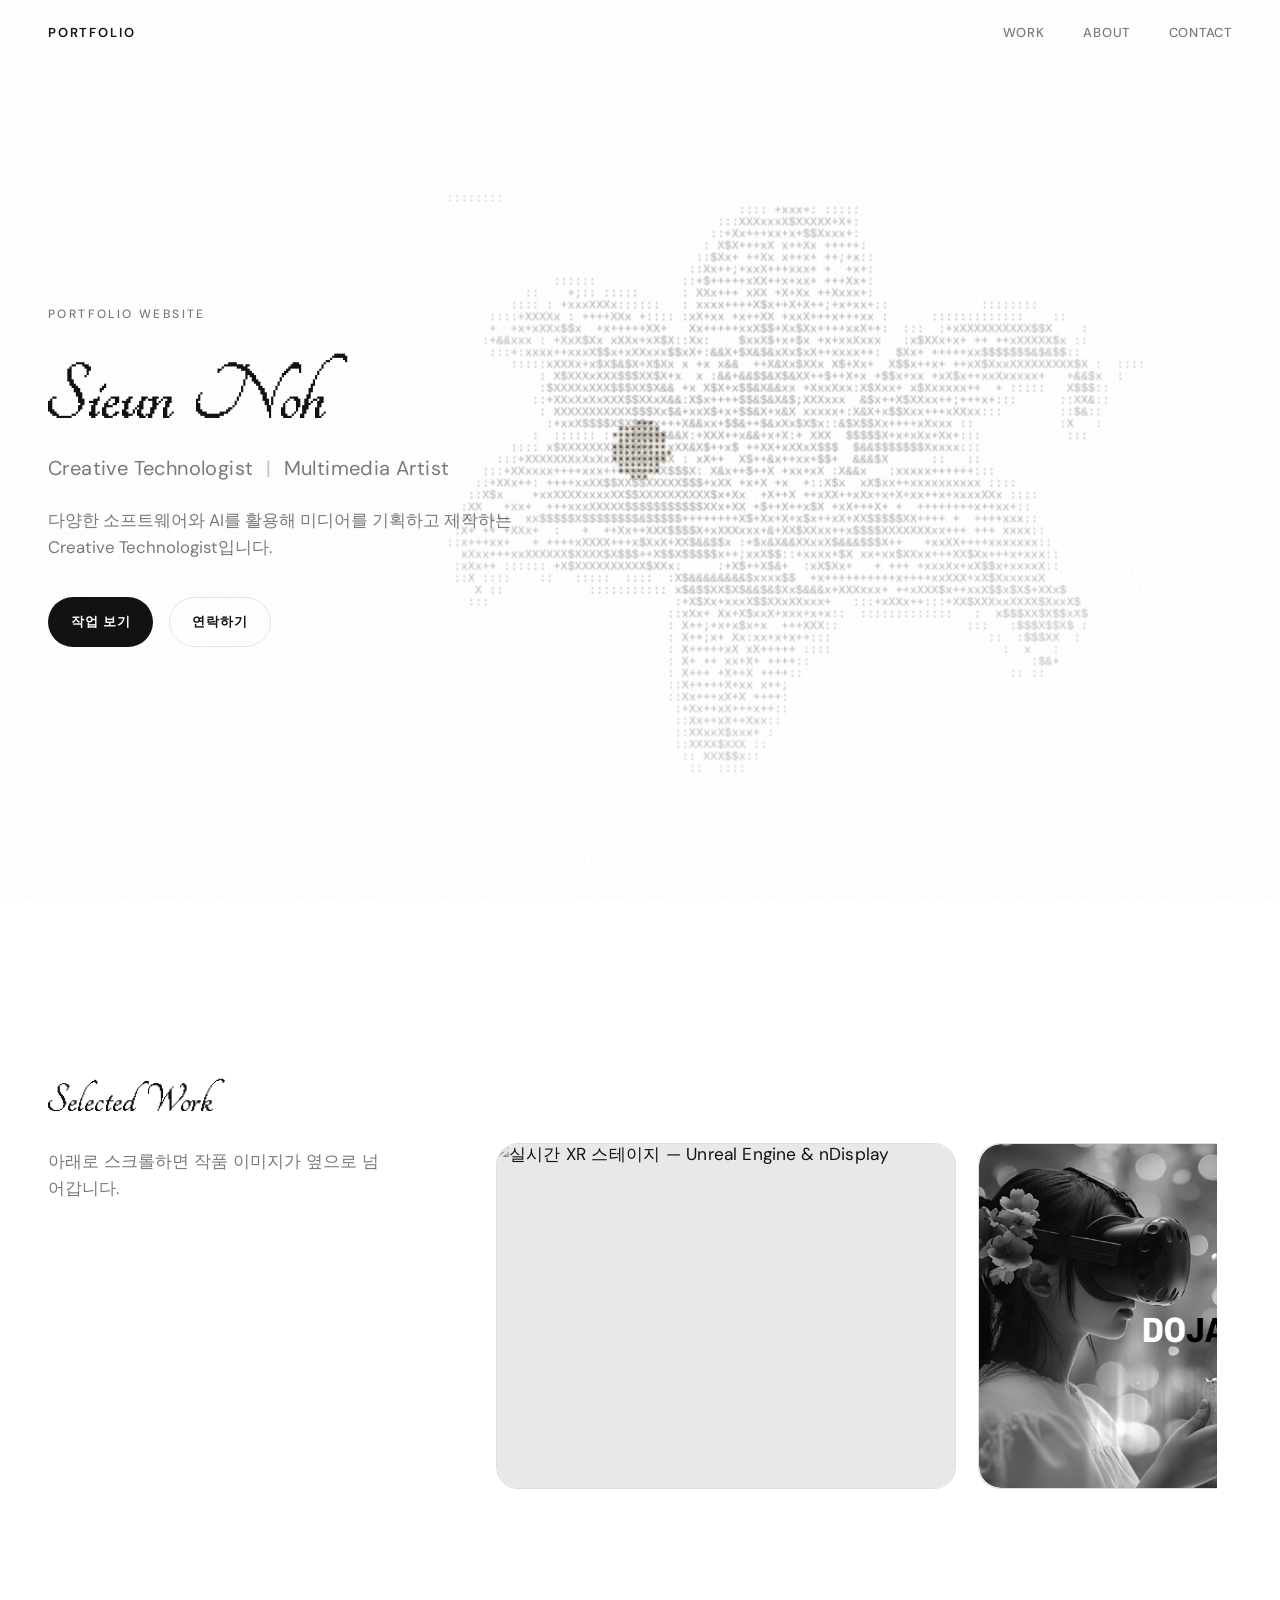
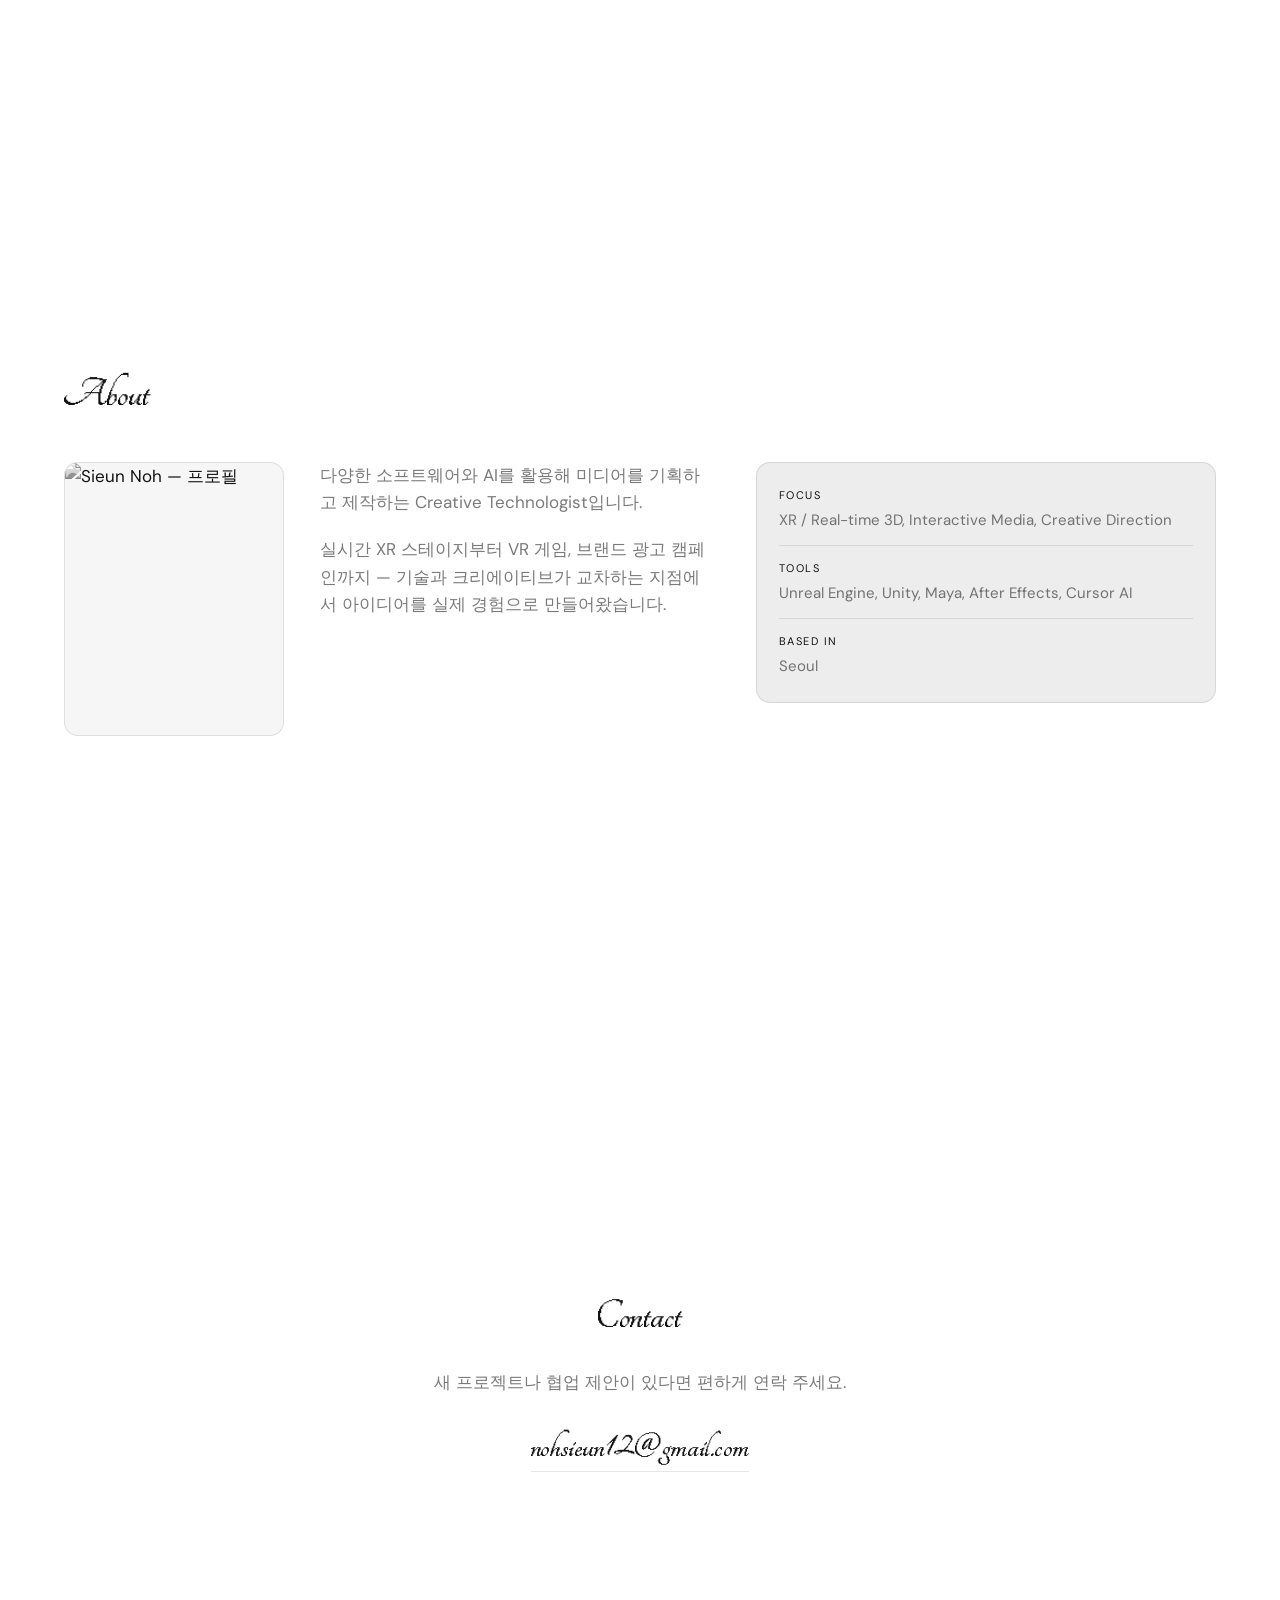
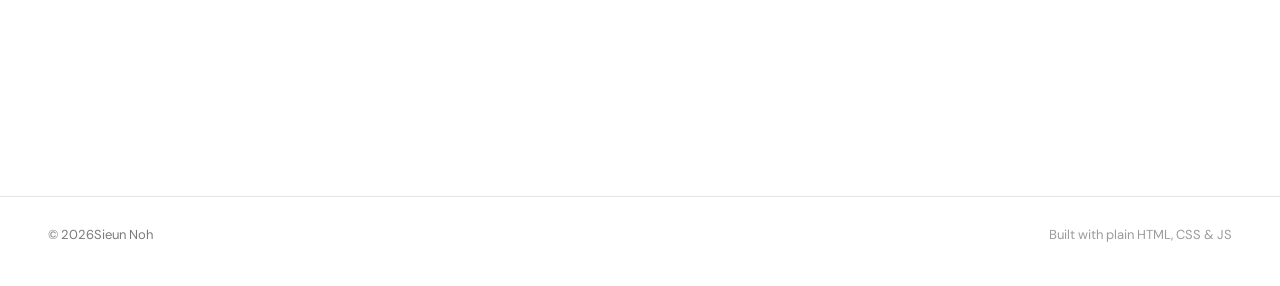
==== index.html @ f2497b7e "Initial commit: portfolio site with Git LFS for video assets Co-authored-by: Cursor <cursoragent@cur" ====
<!DOCTYPE html>
<html lang="ko">
  <head>
    <meta charset="UTF-8" />
    <meta name="viewport" content="width=device-width, initial-scale=1.0" />
    <meta name="theme-color" content="#ffffff" />
    <title>Portfolio — Creative Technologist</title>
    <link rel="preconnect" href="https://fonts.googleapis.com" />
    <link rel="preconnect" href="https://fonts.gstatic.com" crossorigin />
    <link
      href="https://fonts.googleapis.com/css2?family=DM+Sans:ital,opsz,wght@0,9..40,300;0,9..40,400;0,9..40,500;0,9..40,600;1,9..40,400&display=swap"
      rel="stylesheet"
    />
    <link rel="stylesheet" href="styles.css" />
  </head>
  <body>
    <canvas
      id="ascii-flow-trail"
      class="ascii-flow-trail"
      aria-hidden="true"
    ></canvas>
    <div class="grain" aria-hidden="true"></div>

    <header class="site-header">
      <a class="logo" href="#top">Portfolio</a>
      <nav id="site-nav" class="nav" aria-label="주요 메뉴">
        <a href="#work">Work</a>
        <a href="#about">About</a>
        <a href="#contact">Contact</a>
      </nav>
      <button
        type="button"
        class="nav-toggle"
        aria-expanded="false"
        aria-controls="site-nav"
      >
        <span class="sr-only">메뉴 열기</span>
        <span class="nav-toggle-bar"></span>
      </button>
    </header>

    <main id="top">
      <section class="hero">
        <div class="hero-bg" aria-hidden="true">
          <pre class="hero-ascii-bg"></pre>
        </div>
        <div class="hero-scrim" aria-hidden="true"></div>
        <div class="hero-content">
          <p class="hero-eyebrow reveal" data-reveal>Portfolio Website</p>
          <h1 class="hero-title reveal" data-reveal>
            <span class="hero-name">Sieun Noh</span>
            <span class="hero-role"
              >Creative Technologist <span class="hero-sep">|</span> Multimedia
              Artist</span
            >
          </h1>
          <p class="hero-lede reveal" data-reveal>
            다양한 소프트웨어와 AI를 활용해 미디어를 기획하고 제작하는 <br> Creative Technologist입니다.
          </p>
          <div class="hero-cta reveal" data-reveal>
            <a class="btn btn-primary" href="#work">작업 보기</a>
            <a class="btn btn-ghost" href="#contact">연락하기</a>
          </div>
        </div>
      </section>

      <section id="work" class="section work">
        <div class="section-inner work-inner">
          <header class="section-head work-head">
            <h2 class="section-title">Selected Work</h2>
            <p class="section-desc">
              아래로 스크롤하면 작품 이미지가 옆으로 넘어갑니다.
            </p>
          </header>
          <div
            class="work-scroll-host"
            id="work-scroll-host"
            aria-label="작품 이미지 스크롤 영역"
          >
            <div class="work-pin-scroll-range">
              <div class="work-pin-sticky">
                <div class="work-cards-viewport">
                  <ul
                    class="project-list project-list--carousel"
                    id="work-cards-track"
                  >
                    <li class="project-card">
                      <a
                        class="project-link"
                        href="project-xr-stage.html"
                        aria-label="실시간 XR 스테이지 프로젝트 상세 보기"
                      >
                        <div class="project-card-media">
                          <img
                            src="portfolio%20source/disguise/Untitled.png"
                            alt="실시간 XR 스테이지 — Unreal Engine &amp; nDisplay"
                            width="800"
                            height="600"
                            loading="lazy"
                            decoding="async"
                          />
                        </div>
                      </a>
                    </li>
                    <li class="project-card">
                      <a
                        class="project-link"
                        href="project-games-collection.html"
                        aria-label="언리얼·XR 게임 프로젝트 세 가지 상세 보기"
                      >
                        <div class="project-card-media">
                          <img
                            src="portfolio%20source/photo2.webp"
                            alt="Unreal · 모래 왕국 프로토타입, VR Dojait!, SEEK &amp; HIDE 멀티플레이"
                            width="800"
                            height="600"
                            loading="lazy"
                            decoding="async"
                          />
                        </div>
                      </a>
                    </li>
                    <li class="project-card">
                      <a
                        class="project-link"
                        href="project-maya-collection.html"
                        aria-label="Maya 3D 환경 모델링·시각화 프로젝트 상세 보기"
                      >
                        <div class="project-card-media">
                          <img
                            src="portfolio%20source/maya/3d-scripting.webp"
                            alt="Maya — 랜드마크 모델링, Stereo 시네마틱, Python 에너지 데이터 시각화"
                            width="800"
                            height="600"
                            loading="lazy"
                            decoding="async"
                          />
                        </div>
                      </a>
                    </li>
                    <li class="project-card">
                      <a
                        class="project-link"
                        href="project-lingtea-zero.html"
                        aria-label="링티제로 강남역 DOOH 프로젝트 상세 보기"
                      >
                        <div class="project-card-media">
                          <img
                            src="portfolio%20source/adflash/%EB%A7%81%ED%8B%B0.webp"
                            alt="링티제로 Lingtea Zero — 강남역 디지털 옥외광고(DOOH)"
                            width="800"
                            height="600"
                            loading="lazy"
                            decoding="async"
                          />
                        </div>
                      </a>
                    </li>
                    <li class="project-card">
                      <a
                        class="project-link"
                        href="project-adflash-experience.html"
                        aria-label="애드플래쉬 동아리 프로젝트·영상 제작 경험 상세 보기"
                      >
                        <div class="project-card-media">
                          <img
                            src="portfolio%20source/adflash/%EC%A0%9C%EC%9D%BC%EA%B8%B0%ED%9A%8D.webp"
                            alt="애드플래쉬 — 제일기획 페스티벌·AF-KODE·광고제·피자스톰 PT"
                            width="800"
                            height="600"
                            loading="lazy"
                            decoding="async"
                          />
                        </div>
                      </a>
                    </li>
                    <li class="project-card">
                      <a
                        class="project-link"
                        href="project-vibe-coding.html"
                        aria-label="Cursor AI Vibe Coding — TMDB 영화 사이트·Firebase Todo 상세 보기"
                      >
                        <div class="project-card-media">
                          <img
                            src="portfolio%20source/vibe-coding/stella-todo-list.png"
                            alt="Stella's Todo List — Cursor AI·Firebase 실시간 Task 관리"
                            width="800"
                            height="600"
                            loading="lazy"
                            decoding="async"
                          />
                        </div>
                      </a>
                    </li>
                  </ul>
                </div>
              </div>
            </div>
          </div>
        </div>
      </section>

      <section id="about" class="section about">
        <div class="section-inner">
        <div class="about-grid">
          <h2 class="section-title about-grid-title reveal" data-reveal>About</h2>
          <div class="about-main reveal" data-reveal>
            <div class="about-copy-inner">
              <figure class="about-profile">
                <img
                  class="about-profile-img"
                  src="portfolio%20source/KakaoTalk_20251111_195556408.jpg"
                  alt="Sieun Noh — 프로필"
                  width="480"
                  height="600"
                  loading="lazy"
                  decoding="async"
                />
              </figure>
              <div class="about-copy-text">
                <p>
                  다양한 소프트웨어와 AI를 활용해 미디어를 기획하고 제작하는
                  Creative Technologist입니다.
                </p>
                <p>
                  실시간 XR 스테이지부터 VR 게임, 브랜드 광고 캠페인까지 — 기술과
                  크리에이티브가 교차하는 지점에서 아이디어를 실제 경험으로
                  만들어왔습니다.
                </p>
              </div>
            </div>
          </div>
          <ul class="about-list reveal" data-reveal>
            <li>
              <span>Focus</span> XR / Real-time 3D, Interactive Media, Creative
              Direction
            </li>
            <li>
              <span>Tools</span> Unreal Engine, Unity, Maya, After Effects, Cursor
              AI
            </li>
            <li><span>Based in</span> Seoul</li>
          </ul>
        </div>
        </div>
      </section>

      <section id="contact" class="section contact">
        <div class="section-inner">
        <h2 class="section-title reveal" data-reveal>Contact</h2>
        <p class="contact-lede reveal" data-reveal>
          새 프로젝트나 협업 제안이 있다면 편하게 연락 주세요.
        </p>
        <a class="contact-email reveal" data-reveal href="mailto:nohsieun12@gmail.com"
          >nohsieun12@gmail.com</a
        >
        </div>
      </section>
    </main>

    <footer class="site-footer">
      <span>© <span id="year"></span>Sieun Noh</span>
      <span class="footer-note">Built with plain HTML, CSS &amp; JS</span>
    </footer>

    <script src="ascii-flow-trail.js" defer></script>
    <script src="script.js" defer></script>
  </body>
</html>
---- styles.css ----
/* Reset-ish + tokens */
*,
*::before,
*::after {
  box-sizing: border-box;
}

@font-face {
  font-family: "Myrtille Pixel";
  src: url("myrtille-pixel.otf/myrtille-pixel.otf") format("opentype");
  font-weight: normal;
  font-style: normal;
  font-display: swap;
}

:root {
  --bg: #ffffff;
  --bg-elevated: #f6f6f7;
  --text: #121214;
  --text-muted: rgba(18, 18, 20, 0.56);
  --accent: #6e5f48;
  --border: rgba(12, 12, 14, 0.1);
  --radius: 14px;
  --header-h: 4.25rem;
  --ease-out: cubic-bezier(0.22, 1, 0.36, 1);
  --font-sans: "DM Sans", system-ui, -apple-system, sans-serif;
  --font-serif: "Myrtille Pixel", ui-monospace, monospace;
  /* 헤더 아래 한 화면(섹션 1패널 높이) */
  --section-vh-fallback: calc(100vh - var(--header-h));
  --section-vh: calc(100svh - var(--header-h));
}

html {
  color-scheme: light;
  scroll-behavior: smooth;
  scroll-snap-type: y proximity;
  scroll-padding-top: var(--header-h);
}

@media (prefers-reduced-motion: reduce) {
  html {
    scroll-behavior: auto;
    scroll-snap-type: none;
  }

  *,
  *::before,
  *::after {
    animation-duration: 0.01ms !important;
    animation-iteration-count: 1 !important;
    transition-duration: 0.01ms !important;
  }

  .hero-ascii-bg {
    filter: none;
  }

  .ascii-flow-trail {
    display: none !important;
  }

  .hero-bg {
    transform: none !important;
    will-change: auto;
  }
}

body {
  margin: 0;
  min-height: 100vh;
  font-family: var(--font-sans);
  font-size: clamp(1rem, 0.95rem + 0.2vw, 1.0625rem);
  line-height: 1.6;
  color: var(--text);
  background: var(--bg);
  -webkit-font-smoothing: antialiased;
}

/* Ascii Flow Trail (Framer Ascii_FlowTrail port): full viewport, behind UI */
.ascii-flow-trail {
  position: fixed;
  inset: 0;
  z-index: 0;
  display: block;
  width: 100%;
  height: 100%;
  pointer-events: none;
}

body > main,
body > .site-footer {
  position: relative;
  z-index: 1;
}

a {
  color: inherit;
  text-decoration-thickness: 1px;
  text-underline-offset: 0.2em;
}

a:hover {
  color: var(--accent);
}

.sr-only {
  position: absolute;
  width: 1px;
  height: 1px;
  padding: 0;
  margin: -1px;
  overflow: hidden;
  clip: rect(0, 0, 0, 0);
  white-space: nowrap;
  border: 0;
}

/* Film grain overlay */
.grain {
  pointer-events: none;
  position: fixed;
  inset: 0;
  z-index: 50;
  opacity: 0.045;
  background-image: url("data:image/svg+xml,%3Csvg viewBox='0 0 256 256' xmlns='http://www.w3.org/2000/svg'%3E%3Cfilter id='n'%3E%3CfeTurbulence type='fractalNoise' baseFrequency='0.85' numOctaves='4' stitchTiles='stitch'/%3E%3C/filter%3E%3Crect width='100%25' height='100%25' filter='url(%23n)'/%3E%3C/svg%3E");
  mix-blend-mode: multiply;
}

/* Header */
.site-header {
  position: fixed;
  top: 0;
  left: 0;
  right: 0;
  z-index: 40;
  display: flex;
  align-items: center;
  justify-content: space-between;
  gap: 1.5rem;
  height: var(--header-h);
  padding: 0 clamp(1.25rem, 4vw, 3rem);
  background: color-mix(in srgb, var(--bg) 72%, transparent);
  backdrop-filter: blur(14px);
  border-bottom: 1px solid transparent;
  transition: border-color 0.35s var(--ease-out);
}

.site-header.is-scrolled {
  border-bottom-color: var(--border);
}

.logo {
  font-size: 0.8125rem;
  font-weight: 600;
  letter-spacing: 0.14em;
  text-transform: uppercase;
  text-decoration: none;
}

.logo:hover {
  color: var(--text);
}

.nav {
  display: flex;
  gap: clamp(1.25rem, 3vw, 2.5rem);
}

.nav a {
  font-size: 0.8125rem;
  font-weight: 500;
  letter-spacing: 0.06em;
  text-transform: uppercase;
  text-decoration: none;
  color: var(--text-muted);
  transition: color 0.25s var(--ease-out);
}

.nav a:hover {
  color: var(--text);
}

.nav-toggle {
  display: none;
  width: 2.5rem;
  height: 2.5rem;
  padding: 0;
  border: 1px solid var(--border);
  border-radius: 999px;
  background: var(--bg-elevated);
  cursor: pointer;
  align-items: center;
  justify-content: center;
}

.nav-toggle-bar,
.nav-toggle-bar::before,
.nav-toggle-bar::after {
  display: block;
  width: 1rem;
  height: 1px;
  background: var(--text);
  position: relative;
  transition: transform 0.3s var(--ease-out), opacity 0.3s;
}

.nav-toggle-bar::before,
.nav-toggle-bar::after {
  content: "";
  position: absolute;
  left: 0;
}

.nav-toggle-bar::before {
  top: -5px;
}

.nav-toggle-bar::after {
  top: 5px;
}

.nav-toggle[aria-expanded="true"] .nav-toggle-bar {
  background: transparent;
}

.nav-toggle[aria-expanded="true"] .nav-toggle-bar::before {
  transform: translateY(5px) rotate(45deg);
}

.nav-toggle[aria-expanded="true"] .nav-toggle-bar::after {
  transform: translateY(-5px) rotate(-45deg);
}

@media (max-width: 720px) {
  .nav-toggle {
    display: inline-flex;
  }

  .nav {
    position: fixed;
    top: var(--header-h);
    left: 0;
    right: 0;
    flex-direction: column;
    padding: 1.25rem clamp(1.25rem, 4vw, 3rem) 1.5rem;
    background: color-mix(in srgb, var(--bg) 94%, transparent);
    backdrop-filter: blur(16px);
    border-bottom: 1px solid var(--border);
    gap: 0.75rem;
    transform: translateY(-120%);
    opacity: 0;
    pointer-events: none;
    transition: transform 0.4s var(--ease-out), opacity 0.35s;
  }

  .nav.is-open {
    transform: translateY(0);
    opacity: 1;
    pointer-events: auto;
  }
}

/* Layout */
main {
  padding-top: var(--header-h);
}

main > section {
  scroll-snap-align: start;
  scroll-snap-stop: normal;
  box-sizing: border-box;
  width: 100%;
  /* 최소 한 뷰포트 패널; 내용이 길면 자연히 늘어남 */
  min-height: var(--section-vh-fallback);
  min-height: var(--section-vh);
}

.hero {
  --ascii-nx: 0;
  --ascii-ny: 0;
  position: relative;
  overflow: hidden;
  display: flex;
  flex-direction: column;
  margin: 0 auto;
}

.hero-bg {
  position: absolute;
  inset: -4%;
  z-index: 0;
  display: flex;
  align-items: center;
  justify-content: center;
  pointer-events: none;
  will-change: transform;
  transform: translate3d(
      calc(var(--ascii-nx) * 14px),
      calc(var(--ascii-ny) * 11px),
      0
    )
    rotate(calc(var(--ascii-nx) * 0.55deg + var(--ascii-ny) * -0.28deg));
  transform-origin: 50% 45%;
}

@media (max-width: 720px) {
  .hero-bg {
    inset: -6%;
    transform: translate3d(
        calc(var(--ascii-nx) * 11px),
        calc(var(--ascii-ny) * 9px),
        0
      )
      rotate(calc(var(--ascii-nx) * 0.45deg + var(--ascii-ny) * -0.22deg));
  }
}

.hero-ascii-bg {
  margin: 0;
  padding: 0;
  border: 0;
  font-family: ui-monospace, "Cascadia Code", "Consolas", monospace;
  font-size: clamp(4.5px, 0.92vw, 11px);
  line-height: 1;
  letter-spacing: 0;
  color: color-mix(in srgb, var(--accent) 18%, var(--text) 82%);
  opacity: 0.44;
  white-space: pre;
  user-select: none;
  transform: scale(1.08) translateX(calc(100px + clamp(22px, 4.2vw, 54px)));
  -webkit-font-smoothing: antialiased;
  text-rendering: geometricPrecision;
  filter: contrast(1.15);
}

/* 첫 로드: illy2 줄별 흩어짐 → 소실 → 재결합 */
@keyframes heroAsciiScatterLine {
  0% {
    opacity: 1;
    transform: translate(0, 0) rotate(0deg) scale(1);
    filter: blur(0);
  }
  26% {
    opacity: 0;
    transform: translate(
        calc(var(--sx) * min(22vw, 160px)),
        calc(var(--sy) * min(18vw, 130px))
      )
      rotate(calc(var(--sr) * 22deg)) scale(0.5);
    filter: blur(12px);
  }
  50% {
    opacity: 0;
    transform: translate(
        calc(var(--sx) * min(28vw, 220px)),
        calc(var(--sy) * min(22vw, 170px))
      )
      rotate(calc(var(--sr) * 30deg)) scale(0.38);
    filter: blur(16px);
  }
  100% {
    opacity: 1;
    transform: translate(0, 0) rotate(0deg) scale(1);
    filter: blur(0);
  }
}

.hero-ascii-bg--intro-scatter .scatter-line {
  display: block;
  white-space: pre;
  will-change: transform, opacity, filter;
  animation: heroAsciiScatterLine 2.45s var(--ease-out) both;
  animation-delay: calc(var(--line-i, 0) * 18ms);
}

.hero-ascii-bg--scatter-settled .scatter-line {
  animation: none;
  will-change: auto;
  opacity: 1;
  transform: none;
  filter: none;
}

@media (prefers-reduced-motion: reduce) {
  .hero-ascii-bg--intro-scatter .scatter-line {
    animation: none !important;
    opacity: 1 !important;
    transform: none !important;
    filter: none !important;
    will-change: auto !important;
  }
}

@media (max-width: 720px) {
  .hero-ascii-bg {
    font-size: clamp(3.5px, 2vw, 8px);
    opacity: 0.34;
    filter: contrast(1.12);
  }

  .hero-ascii-bg--intro-scatter .scatter-line {
    animation-duration: 2.05s;
  }

  @keyframes heroAsciiScatterLine {
    0% {
      opacity: 1;
      transform: translate(0, 0) rotate(0deg) scale(1);
      filter: blur(0);
    }
    26% {
      opacity: 0;
      transform: translate(
          calc(var(--sx) * min(38vw, 120px)),
          calc(var(--sy) * min(30vw, 100px))
        )
        rotate(calc(var(--sr) * 18deg)) scale(0.52);
      filter: blur(8px);
    }
    50% {
      opacity: 0;
      transform: translate(
          calc(var(--sx) * min(48vw, 150px)),
          calc(var(--sy) * min(38vw, 120px))
        )
        rotate(calc(var(--sr) * 24deg)) scale(0.42);
      filter: blur(10px);
    }
    100% {
      opacity: 1;
      transform: translate(0, 0) rotate(0deg) scale(1);
      filter: blur(0);
    }
  }
}

.hero-scrim {
  position: absolute;
  inset: 0;
  z-index: 1;
  pointer-events: none;
  background:
    radial-gradient(
      ellipse 78% 68% at 50% 42%,
      transparent 0%,
      color-mix(in srgb, var(--bg) 48%, transparent) 74%,
      color-mix(in srgb, var(--bg) 92%, transparent) 95%,
      var(--bg) 100%
    ),
    linear-gradient(
      105deg,
      color-mix(in srgb, var(--bg) 68%, transparent) 0%,
      transparent 54%
    );
}

.hero-content {
  position: relative;
  z-index: 2;
  display: flex;
  flex-direction: column;
  justify-content: center;
  flex: 1 1 auto;
  align-self: stretch;
  box-sizing: border-box;
  width: 100%;
  max-width: none;
  padding: clamp(3rem, 10vw, 7rem) clamp(1.25rem, 4vw, 3rem)
    clamp(4rem, 12vw, 8rem);
}

.hero-eyebrow {
  font-size: 0.75rem;
  font-weight: 500;
  letter-spacing: 0.2em;
  text-transform: uppercase;
  color: var(--text-muted);
  margin: 0 0 1.75rem;
}

.hero-title {
  margin: 0 0 1.75rem;
  font-weight: 400;
  line-height: 1.05;
}

.hero-name {
  display: block;
  font-family: var(--font-serif);
  font-size: clamp(2.75rem, 8vw, 5.5rem);
  letter-spacing: -0.02em;
}

.hero-role {
  display: block;
  margin-top: 0.85rem;
  font-size: clamp(1rem, 2.2vw, 1.25rem);
  font-weight: 400;
  color: var(--text-muted);
  letter-spacing: 0.02em;
}

.hero-sep {
  margin: 0 0.35em;
  opacity: 0.45;
}

.hero-lede {
  max-width: 32rem;
  margin: 0 0 2.25rem;
  color: var(--text-muted);
  font-size: 1.05rem;
}

.hero-cta {
  display: flex;
  flex-wrap: wrap;
  gap: 0.75rem 1rem;
}

.btn {
  display: inline-flex;
  align-items: center;
  justify-content: center;
  padding: 0.85rem 1.35rem;
  font-size: 0.8125rem;
  font-weight: 600;
  letter-spacing: 0.08em;
  text-transform: uppercase;
  text-decoration: none;
  border-radius: 999px;
  border: 1px solid transparent;
  transition: background 0.25s var(--ease-out), color 0.25s,
    border-color 0.25s, transform 0.25s var(--ease-out);
}

.btn-primary {
  background: var(--text);
  color: var(--bg);
}

.btn-primary:hover {
  background: var(--accent);
  color: var(--bg);
  transform: translateY(-1px);
}

.btn-ghost {
  border-color: var(--border);
  color: var(--text);
  background: transparent;
}

.btn-ghost:hover {
  border-color: color-mix(in srgb, var(--text) 28%, transparent);
  background: rgba(12, 12, 14, 0.04);
}

/* Sections: 한 패널(전체 폭 × 최소 1뷰포트) */
.section {
  display: flex;
  flex-direction: column;
  justify-content: center;
  box-sizing: border-box;
  width: 100%;
  margin: 0;
  padding: clamp(3rem, 8vw, 5rem) clamp(1.25rem, 4vw, 3rem);
}

.section-inner {
  width: 100%;
  max-width: 72rem;
  margin-inline: auto;
}

/* Work: 한 뷰패널 + 세로 스크롤로 가로 슬라이드 */
.section.work {
  justify-content: flex-start;
  min-height: var(--section-vh-fallback);
  min-height: var(--section-vh);
  height: var(--section-vh-fallback);
  height: var(--section-vh);
  max-height: var(--section-vh-fallback);
  max-height: var(--section-vh);
  overflow: hidden;
}

.section.work .section-inner.work-inner {
  display: flex;
  flex-direction: column;
  flex: 1;
  min-height: 0;
  height: 100%;
  width: 100%;
  max-width: none;
}

@media (min-width: 960px) {
  .section.work .section-inner.work-inner {
    display: grid;
    grid-template-columns: minmax(11.5rem, 22rem) minmax(0, 1fr);
    grid-template-rows: minmax(0, 1fr);
    align-items: stretch;
    column-gap: clamp(1.5rem, 4vw, 3rem);
    row-gap: 0;
  }

  .section.work .work-head {
    grid-column: 1;
    grid-row: 1;
    position: sticky;
    top: calc(var(--header-h) + 0.75rem);
    align-self: start;
    max-width: none;
    margin-bottom: 0;
    padding: 0.35rem 0.75rem 0.75rem 0;
    z-index: 2;
    background: var(--bg);
    box-decoration-break: clone;
    -webkit-box-decoration-break: clone;
  }

  .section.work .work-scroll-host {
    grid-column: 2;
    grid-row: 1;
    min-height: 0;
  }
}

.section.work .work-head {
  flex-shrink: 0;
}

.work-scroll-host {
  flex: 1 1 auto;
  min-height: 0;
  overflow-x: hidden;
  overflow-y: auto;
  overscroll-behavior-y: contain;
  -webkit-overflow-scrolling: touch;
  scrollbar-gutter: stable;
}

.work-pin-scroll-range {
  position: relative;
  min-height: 100%;
}

.work-pin-sticky {
  position: sticky;
  top: 0;
  display: flex;
  align-items: center;
  min-height: var(--work-sticky-h, 320px);
  box-sizing: border-box;
}

.work-cards-viewport {
  width: 100%;
  overflow: hidden;
}

.project-list--carousel {
  display: flex;
  flex-direction: row;
  flex-wrap: nowrap;
  align-items: stretch;
  gap: clamp(0.75rem, 2.5vw, 1.35rem);
  margin: 0;
  padding: 0 clamp(1.25rem, 4vw, 3rem) 0
    clamp(1.25rem, 4vw, 3rem);
  list-style: none;
  will-change: transform;
}

.section.work .project-list--carousel .project-card {
  flex: 0 0 auto;
  width: min(82vw, 460px);
}

.section.work .project-card {
  --project-card-radius: clamp(14px, 2.5vw, 22px);
  border-radius: var(--project-card-radius);
  overflow: hidden;
}

.section.work .project-card:hover {
  transform: none;
}

.section.work .project-card-media {
  border-bottom: none;
  border-radius: var(--project-card-radius);
  overflow: hidden;
  aspect-ratio: 4 / 3;
}

.section.work .project-card-media img {
  border-radius: var(--project-card-radius);
}

.section.work .project-link {
  display: block;
  height: auto;
  border-radius: inherit;
  overflow: hidden;
}

@media (prefers-reduced-motion: reduce) {
  .section.work .work-scroll-host {
    overflow-y: hidden;
  }

  .work-pin-scroll-range {
    min-height: auto !important;
  }

  .work-pin-sticky {
    position: relative;
    min-height: 0 !important;
  }

  .work-cards-viewport {
    overflow-x: auto;
    overflow-y: hidden;
  }

  .project-list--carousel {
    transform: none !important;
  }
}

.section-head {
  max-width: 36rem;
  margin-bottom: clamp(2.5rem, 6vw, 3.5rem);
}

.section-title {
  font-family: var(--font-serif);
  font-size: clamp(2rem, 4vw, 2.75rem);
  font-weight: 400;
  margin: 0 0 0.75rem;
  letter-spacing: -0.02em;
}

.section-desc {
  margin: 0;
  color: var(--text-muted);
}

.project-list:not(.project-list--carousel) {
  list-style: none;
  margin: 0;
  padding: 0;
  display: grid;
  gap: 1rem;
}

@media (min-width: 640px) {
  .project-list:not(.project-list--carousel) {
    grid-template-columns: repeat(2, 1fr);
  }
}

@media (min-width: 960px) {
  .project-list:not(.project-list--carousel) {
    grid-template-columns: repeat(3, 1fr);
  }
}

.project-card {
  border-radius: var(--radius);
  background: var(--bg-elevated);
  border: 1px solid var(--border);
  overflow: hidden;
  transition: border-color 0.3s var(--ease-out), transform 0.35s var(--ease-out);
}

.project-card:hover {
  border-color: color-mix(in srgb, var(--accent) 42%, transparent);
  transform: translateY(-3px);
}

.project-link {
  display: flex;
  flex-direction: column;
  height: 100%;
  padding: 0;
  text-decoration: none;
  color: inherit;
  outline: none;
}

.project-card-media {
  position: relative;
  aspect-ratio: 4 / 3;
  overflow: hidden;
  background: color-mix(in srgb, var(--text) 6%, var(--bg-elevated));
  border-bottom: 1px solid var(--border);
}

.project-card-media img {
  display: block;
  width: 100%;
  height: 100%;
  object-fit: cover;
  filter: grayscale(1);
  transition: filter 0.55s var(--ease-out), transform 0.55s var(--ease-out);
  transform: scale(1.02);
}

.project-card:hover .project-card-media img,
.project-card:focus-within .project-card-media img {
  filter: grayscale(0);
  transform: scale(1);
}

.project-card-body {
  padding: 1.35rem 1.35rem 1.65rem;
  flex: 1;
  display: flex;
  flex-direction: column;
}

.project-card:focus-within {
  border-color: color-mix(in srgb, var(--accent) 65%, transparent);
}

.project-meta {
  font-size: 0.6875rem;
  letter-spacing: 0.12em;
  text-transform: uppercase;
  color: var(--accent);
}

.project-title {
  margin: 0.75rem 0 0.5rem;
  font-size: 1.125rem;
  font-weight: 600;
  letter-spacing: -0.01em;
}

.project-blurb {
  margin: 0;
  font-size: 0.9375rem;
  color: var(--text-muted);
}

@media (prefers-reduced-motion: reduce) {
  .project-card-media img {
    transition-duration: 0.01ms;
    transform: none;
  }

  .project-card:hover .project-card-media img,
  .project-card:focus-within .project-card-media img {
    transform: none;
  }
}

.about-grid {
  display: grid;
  gap: clamp(1.5rem, 4vw, 2rem) clamp(2rem, 5vw, 3rem);
}

.about-grid-title {
  grid-column: 1 / -1;
  margin-bottom: 0;
}

.about-main {
  min-width: 0;
}

@media (min-width: 800px) {
  .about-grid {
    grid-template-columns: 1.4fr 1fr;
    align-items: start;
  }
}

.about-copy-inner {
  display: flex;
  flex-direction: column;
  gap: clamp(1.25rem, 3vw, 1.75rem);
  align-items: flex-start;
}

@media (min-width: 560px) {
  .about-copy-inner {
    flex-direction: row;
    gap: clamp(1.35rem, 4vw, 2.25rem);
  }
}

.about-profile {
  margin: 0;
  flex-shrink: 0;
  width: clamp(140px, 32vw, 220px);
  border-radius: var(--radius);
  overflow: hidden;
  border: 1px solid var(--border);
  background: var(--bg-elevated);
}

.about-profile-img {
  display: block;
  width: 100%;
  height: auto;
  filter: grayscale(100%);
}

.about-copy-text {
  flex: 1;
  min-width: 0;
}

.about-copy-text p {
  margin: 0 0 1.25rem;
  color: var(--text-muted);
  max-width: 38rem;
}

.about-copy-text p:last-child {
  margin-bottom: 0;
}

.about-list {
  list-style: none;
  margin: 0;
  padding: 1.5rem 1.35rem;
  border-radius: var(--radius);
  border: 1px solid var(--border);
  background: color-mix(in srgb, var(--bg-elevated) 96%, var(--text) 4%);
}

.about-list li {
  padding: 0.85rem 0;
  border-bottom: 1px solid var(--border);
  font-size: 0.9375rem;
  color: var(--text-muted);
}

.about-list li:first-child {
  padding-top: 0;
}

.about-list li:last-child {
  border-bottom: none;
  padding-bottom: 0;
}

.about-list span {
  display: block;
  font-size: 0.6875rem;
  letter-spacing: 0.14em;
  text-transform: uppercase;
  color: var(--text);
  margin-bottom: 0.2rem;
}

.contact {
  text-align: center;
}

.contact .section-inner {
  width: min(72rem, 100%);
}

.contact .section-title {
  margin-bottom: 1rem;
}

.contact-lede {
  margin: 0 auto 1.5rem;
  max-width: 28rem;
  color: var(--text-muted);
}

.contact-email {
  font-family: var(--font-serif);
  font-size: clamp(1.5rem, 3.5vw, 2.25rem);
  text-decoration: none;
  letter-spacing: -0.01em;
  border-bottom: 1px solid var(--border);
  padding-bottom: 0.15em;
  transition: border-color 0.25s, color 0.25s;
}

.contact-email:hover {
  border-bottom-color: var(--accent);
}

/* Footer */
.site-footer {
  display: flex;
  flex-wrap: wrap;
  gap: 0.75rem 1.5rem;
  justify-content: space-between;
  align-items: center;
  padding: 1.75rem clamp(1.25rem, 4vw, 3rem) 2.5rem;
  border-top: 1px solid var(--border);
  font-size: 0.8125rem;
  color: var(--text-muted);
}

.footer-note {
  opacity: 0.75;
}

/* Reveal on scroll */
.reveal {
  opacity: 0;
  transform: translateY(18px);
  transition: opacity 0.7s var(--ease-out), transform 0.7s var(--ease-out);
}

.reveal.is-visible {
  opacity: 1;
  transform: translateY(0);
}

/* —— Project case study (project-xr-stage.html) —— */
body.project-detail-page .ascii-flow-trail {
  display: none;
}

.project-detail-main {
  padding-top: var(--header-h);
  padding-bottom: clamp(3rem, 10vw, 5rem);
}

/* 산세리프 에디토리얼 톤 — 본문만 (logo·헤더는 기존 유지) */
.project-case {
  --editorial-sans: "Source Sans 3", "DM Sans", system-ui, -apple-system,
    sans-serif;
  max-width: 42rem;
  margin: 0 auto;
  padding: clamp(2rem, 5vw, 3.5rem) clamp(1.25rem, 4vw, 3rem) 0;
  font-family: var(--editorial-sans);
  font-feature-settings: "kern" 1, "liga" 1;
  -webkit-font-smoothing: antialiased;
}

.project-case .btn {
  font-family: var(--editorial-sans);
}

.project-detail-back {
  margin: 0 0 2rem;
}

.project-detail-back-link {
  font-size: 0.75rem;
  font-weight: 600;
  letter-spacing: 0.12em;
  text-transform: uppercase;
  text-decoration: none;
  color: var(--text-muted);
  transition: color 0.2s var(--ease-out);
}

.project-detail-back-link:hover {
  color: var(--accent);
}

.project-detail-label {
  font-size: 0.6875rem;
  font-weight: 600;
  letter-spacing: 0.22em;
  text-transform: uppercase;
  color: var(--text-muted);
  margin: 0 0 1rem;
}

.project-detail-title {
  font-family: var(--editorial-sans);
  font-size: clamp(1.75rem, 4vw, 2.45rem);
  font-weight: 600;
  line-height: 1.18;
  letter-spacing: -0.035em;
  margin: 0 0 1.125rem;
  color: var(--text);
}

.project-detail-lede {
  margin: 0 0 2.5rem;
  font-size: 1.0625rem;
  font-weight: 400;
  line-height: 1.65;
  color: var(--text-muted);
  max-width: 38rem;
}

.project-detail-video-wrap {
  margin: 0 0 2rem;
}

.project-detail-video {
  display: block;
  width: 100%;
  border-radius: var(--radius);
  background: var(--bg-elevated);
  border: 1px solid var(--border);
}

.project-detail-caption {
  margin: 0.75rem 0 0;
  font-size: 0.8125rem;
  font-weight: 500;
  letter-spacing: 0.02em;
  color: var(--text-muted);
}

.project-detail-gallery {
  display: grid;
  gap: 1rem;
  margin: 0 0 2.75rem;
}

@media (min-width: 720px) {
  .project-detail-gallery {
    grid-template-columns: 1fr 1fr;
    gap: 1.25rem;
  }
}

.project-detail-figure {
  margin: 0;
  border-radius: var(--radius);
  overflow: hidden;
  border: 1px solid var(--border);
  background: var(--bg-elevated);
}

.project-detail-figure img {
  display: block;
  width: 100%;
  height: auto;
}

.project-detail-dojait-preview {
  margin: 0 0 2.25rem;
}

.project-detail-maya-viz-still {
  margin: 0 0 1.5rem;
}

.project-detail-adflash-hero {
  margin: 0 0 0.25rem;
}

.project-detail-adflash-still {
  margin: 0 0 1.25rem;
}

.project-detail-vibe-preview {
  margin: 1.25rem 0 1.25rem;
}

.project-detail-demo-actions {
  margin: 1.25rem 0 0;
}

.project-detail-section {
  margin-bottom: 2.5rem;
}

.project-detail-section:last-of-type {
  margin-bottom: 2rem;
}

/* 에디토리얼 런인 — 소제목 레일 */
.project-detail-h2 {
  font-family: var(--editorial-sans);
  font-size: 0.6875rem;
  font-weight: 700;
  letter-spacing: 0.16em;
  text-transform: uppercase;
  margin: 0 0 1rem;
  padding-bottom: 0.65rem;
  border-bottom: 1px solid var(--border);
  color: var(--text);
}

.project-detail-text {
  margin: 0;
  font-size: 1.0625rem;
  font-weight: 400;
  color: color-mix(in srgb, var(--text) 78%, var(--text-muted) 22%);
  line-height: 1.72;
  max-width: 40rem;
}

.project-detail-tags {
  list-style: none;
  margin: 0;
  padding: 0;
  display: flex;
  flex-wrap: wrap;
  gap: 0.45rem 0.6rem;
}

.project-detail-tags li {
  font-size: 0.8125rem;
  font-weight: 500;
  letter-spacing: 0.02em;
  padding: 0.45rem 0.85rem;
  border-radius: 4px;
  border: 1px solid var(--border);
  background: var(--bg-elevated);
  color: var(--text);
}

.project-detail-highlights {
  margin: 0;
  padding: 0;
  list-style: none;
  color: color-mix(in srgb, var(--text) 72%, var(--text-muted) 28%);
  font-size: 1.0625rem;
  line-height: 1.72;
}

.project-detail-highlights li {
  margin-bottom: 1.35rem;
  padding-left: 1rem;
  border-left: 2px solid color-mix(in srgb, var(--accent) 55%, transparent);
}

.project-detail-highlights li:last-child {
  margin-bottom: 0;
}

.project-detail-highlights strong {
  display: block;
  margin-bottom: 0.35rem;
  font-family: var(--editorial-sans);
  font-weight: 600;
  color: var(--text);
  letter-spacing: -0.015em;
}

.project-detail-footer-nav {
  margin: 2.75rem 0 0;
  padding-top: 1.75rem;
  border-top: 1px solid var(--border);
}

/* Multi-project detail (project-games-collection.html) */
.project-case--collection {
  max-width: 44rem;
}

.project-collection-piece {
  margin: 3rem 0 0;
  padding-top: 3rem;
  border-top: 1px solid var(--border);
}

.project-collection-piece:first-of-type {
  margin-top: 2.75rem;
  padding-top: 2.75rem;
}

.project-subhead {
  font-family: var(--editorial-sans);
  font-size: clamp(1.2rem, 2.85vw, 1.625rem);
  font-weight: 600;
  line-height: 1.28;
  letter-spacing: -0.03em;
  margin: 0 0 1.125rem;
  color: var(--text);
}

.project-subhead-note {
  display: block;
  font-size: 0.8125rem;
  font-weight: 500;
  letter-spacing: 0.04em;
  text-transform: none;
  color: var(--text-muted);
  margin-top: 0.4rem;
}

.project-detail-quote {
  margin: 0 0 1.75rem;
  padding: 1rem 0 1rem 1.15rem;
  border-left: 3px solid color-mix(in srgb, var(--accent) 45%, transparent);
  font-family: var(--editorial-sans);
  font-size: 1.0625rem;
  font-weight: 400;
  font-style: italic;
  line-height: 1.62;
  color: color-mix(in srgb, var(--text) 75%, var(--text-muted) 25%);
}

.project-detail-quote--lede {
  margin-top: -0.5rem;
  margin-bottom: 1.5rem;
  font-size: 1.0625rem;
  max-width: 40rem;
}

.project-detail-embed-note {
  margin: -1.25rem 0 2.25rem;
  font-size: 0.8125rem;
  color: var(--text-muted);
}

.project-detail-embed-note a {
  color: var(--accent);
  text-decoration: none;
  border-bottom: 1px solid color-mix(in srgb, var(--accent) 35%, transparent);
}

.project-detail-embed-note a:hover {
  color: var(--text);
  border-bottom-color: var(--text-muted);
}

.project-detail-list {
  margin: 0;
  padding: 0 0 0 1.35rem;
  font-size: 1.0625rem;
  line-height: 1.72;
  color: color-mix(in srgb, var(--text) 78%, var(--text-muted) 22%);
}

.project-detail-list li {
  margin-bottom: 0.65rem;
}

.project-detail-list li:last-child {
  margin-bottom: 0;
}

.project-detail-process {
  margin: 0;
  padding: 0;
  list-style: none;
}

.project-detail-process li {
  margin-bottom: 1.25rem;
  padding-left: 1rem;
  border-left: 2px solid color-mix(in srgb, var(--accent) 40%, transparent);
  font-size: 1.0625rem;
  line-height: 1.7;
  color: color-mix(in srgb, var(--text) 78%, var(--text-muted) 22%);
}

.project-detail-process li:last-child {
  margin-bottom: 0;
}

.project-detail-process strong {
  display: block;
  margin-bottom: 0.3rem;
  font-weight: 600;
  color: var(--text);
}

.project-detail-hero-figure {
  margin: 0 0 1.75rem;
  border-radius: var(--radius);
  overflow: hidden;
  border: 1px solid var(--border);
  background: #0a0a0a;
}

.project-detail-hero-figure img {
  display: block;
  width: 100%;
  height: auto;
}

.project-detail-caption--above {
  margin: 0 0 0.5rem;
}

.project-detail-embed {
  position: relative;
  width: 100%;
  aspect-ratio: 16 / 9;
  margin: 0 0 2rem;
  border-radius: var(--radius);
  overflow: hidden;
  border: 1px solid var(--border);
  background: #0c0c0c;
}

.project-detail-embed iframe {
  position: absolute;
  inset: 0;
  width: 100%;
  height: 100%;
  border: 0;
}

.project-detail-download-wrap {
  margin-bottom: 1.5rem;
}

.project-detail-pdf-link {
  font-size: 0.9375rem;
  font-weight: 600;
  text-decoration: none;
  color: var(--accent);
  border-bottom: 1px solid color-mix(in srgb, var(--accent) 35%, transparent);
  transition: color 0.2s var(--ease-out), border-color 0.2s var(--ease-out);
}

.project-detail-pdf-link:hover {
  color: var(--text);
  border-bottom-color: var(--text-muted);
}
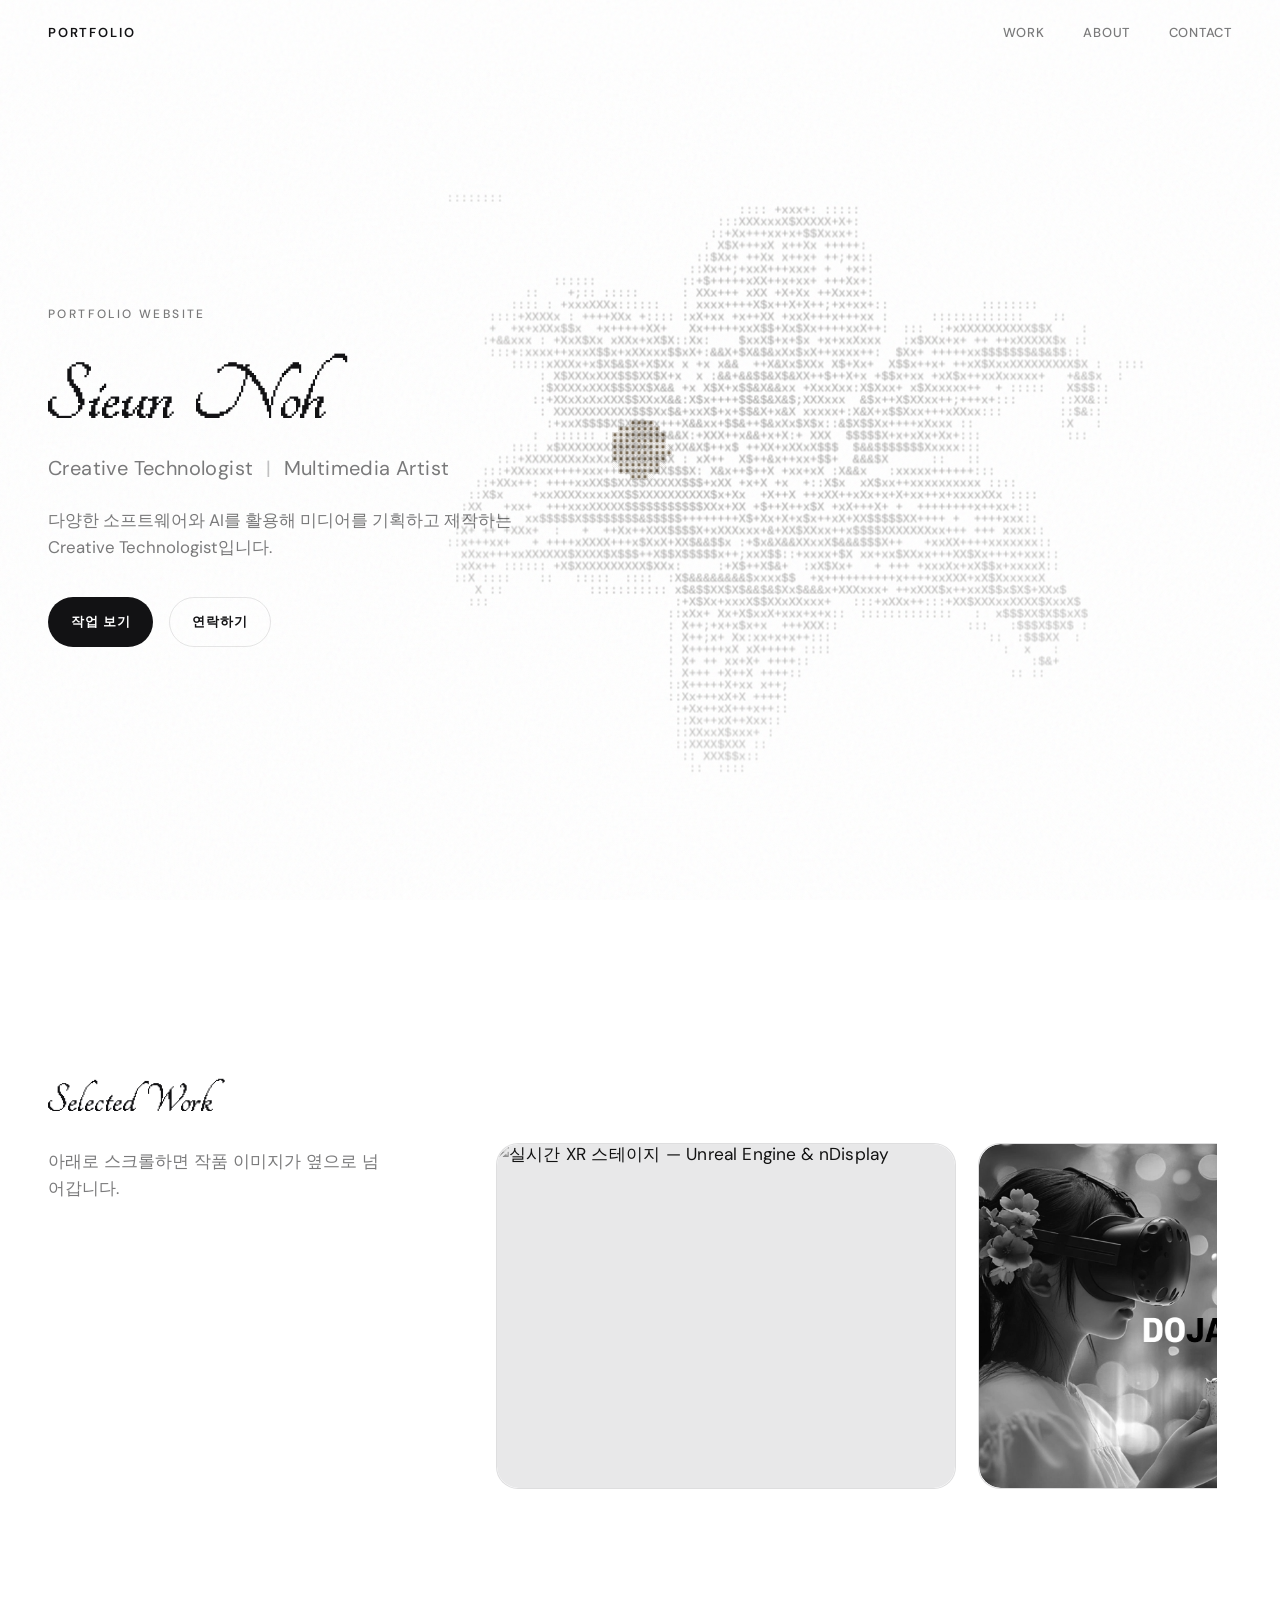
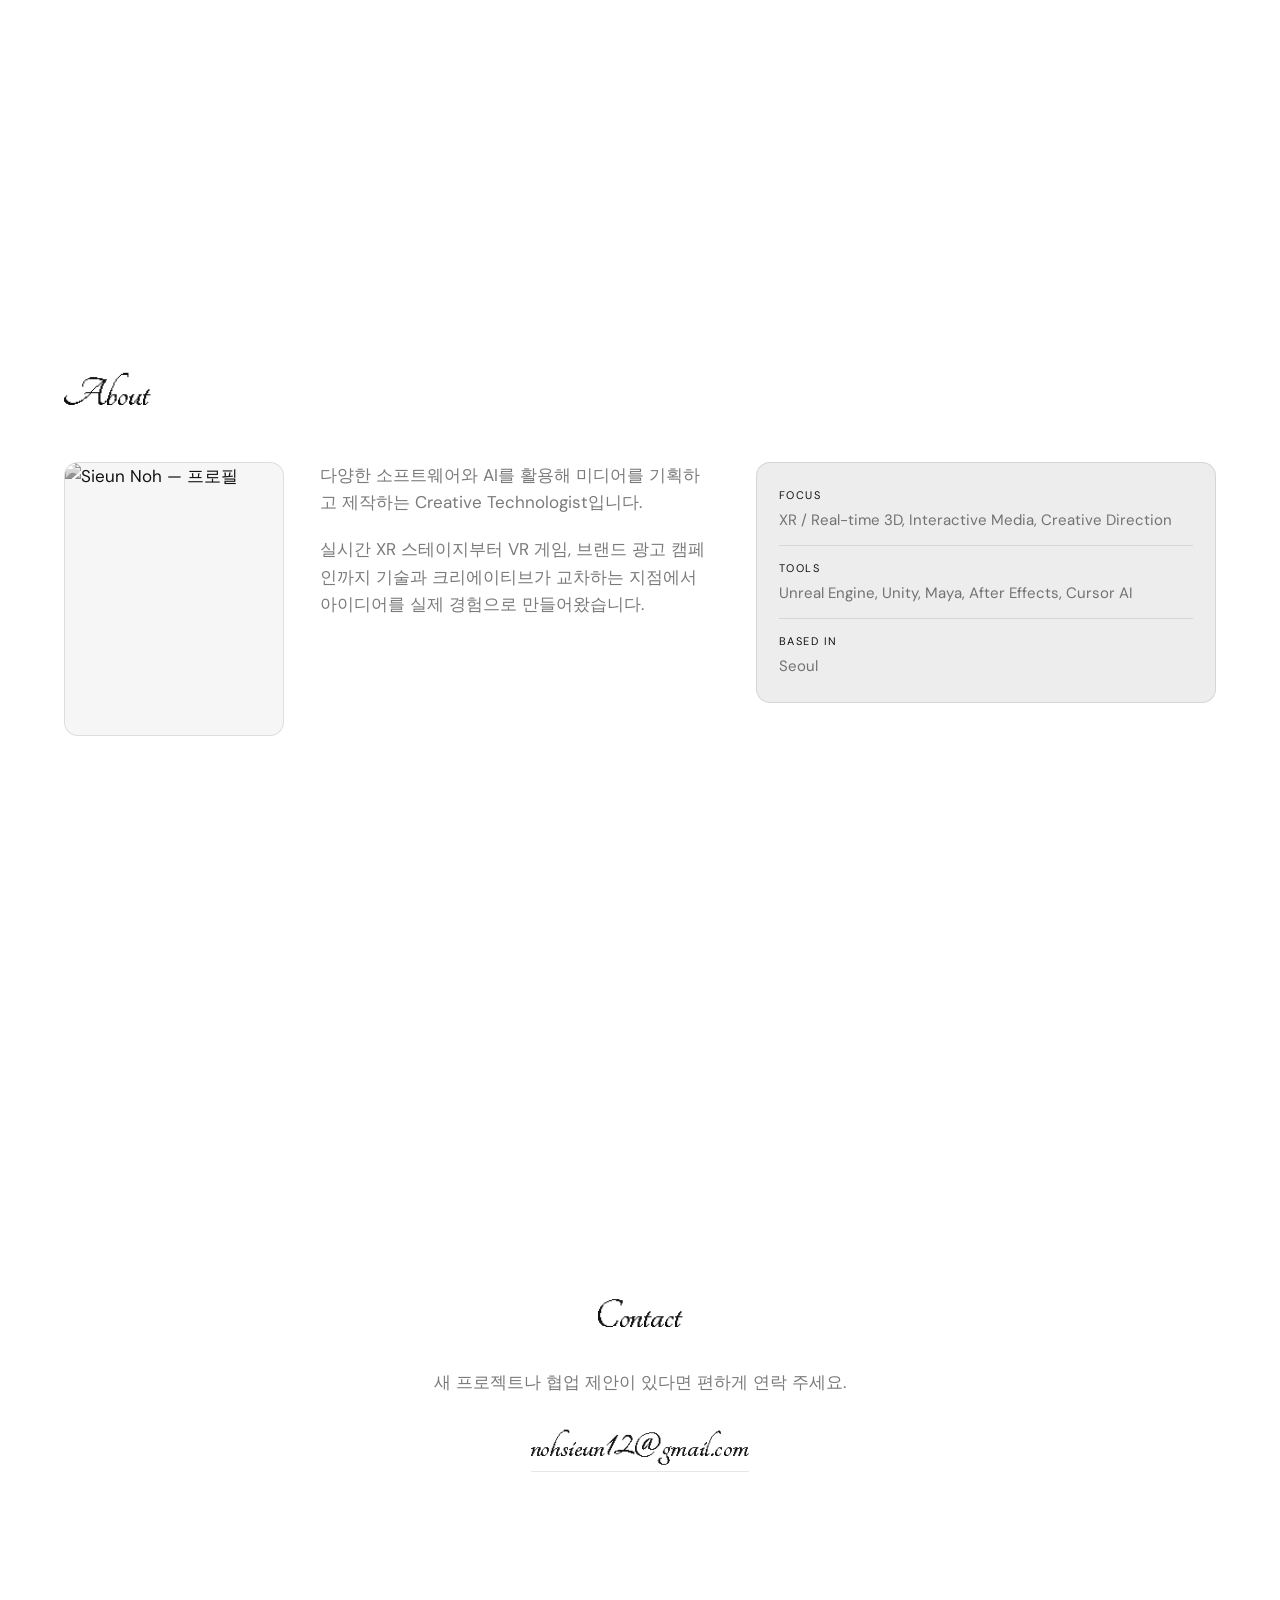
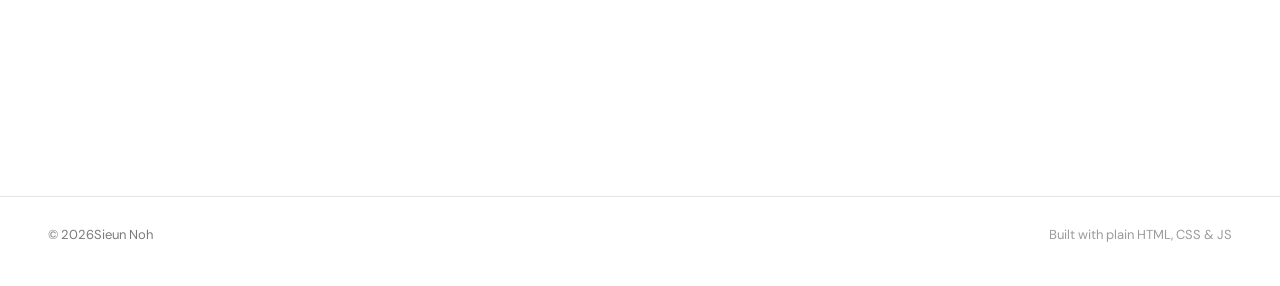
==== commit 113a1ce6: "Preserve work carousel position when returning from detail pages. Add project focus IDs and pass foc" ====
--- a/index.html
+++ b/index.html
@@ -84,7 +84,7 @@
                     class="project-list project-list--carousel"
                     id="work-cards-track"
                   >
-                    <li class="project-card">
+                    <li class="project-card" data-project-id="xr-stage">
                       <a
                         class="project-link"
                         href="project-xr-stage.html"
@@ -102,7 +102,7 @@
                         </div>
                       </a>
                     </li>
-                    <li class="project-card">
+                    <li class="project-card" data-project-id="games-collection">
                       <a
                         class="project-link"
                         href="project-games-collection.html"
@@ -120,7 +120,7 @@
                         </div>
                       </a>
                     </li>
-                    <li class="project-card">
+                    <li class="project-card" data-project-id="maya-collection">
                       <a
                         class="project-link"
                         href="project-maya-collection.html"
@@ -138,7 +138,7 @@
                         </div>
                       </a>
                     </li>
-                    <li class="project-card">
+                    <li class="project-card" data-project-id="lingtea-zero">
                       <a
                         class="project-link"
                         href="project-lingtea-zero.html"
@@ -156,7 +156,7 @@
                         </div>
                       </a>
                     </li>
-                    <li class="project-card">
+                    <li class="project-card" data-project-id="adflash-experience">
                       <a
                         class="project-link"
                         href="project-adflash-experience.html"
@@ -174,7 +174,7 @@
                         </div>
                       </a>
                     </li>
-                    <li class="project-card">
+                    <li class="project-card" data-project-id="vibe-coding">
                       <a
                         class="project-link"
                         href="project-vibe-coding.html"
@@ -223,7 +223,7 @@
                   Creative Technologist입니다.
                 </p>
                 <p>
-                  실시간 XR 스테이지부터 VR 게임, 브랜드 광고 캠페인까지 — 기술과
+                  실시간 XR 스테이지부터 VR 게임, 브랜드 광고 캠페인까지 기술과
                   크리에이티브가 교차하는 지점에서 아이디어를 실제 경험으로
                   만들어왔습니다.
                 </p>
